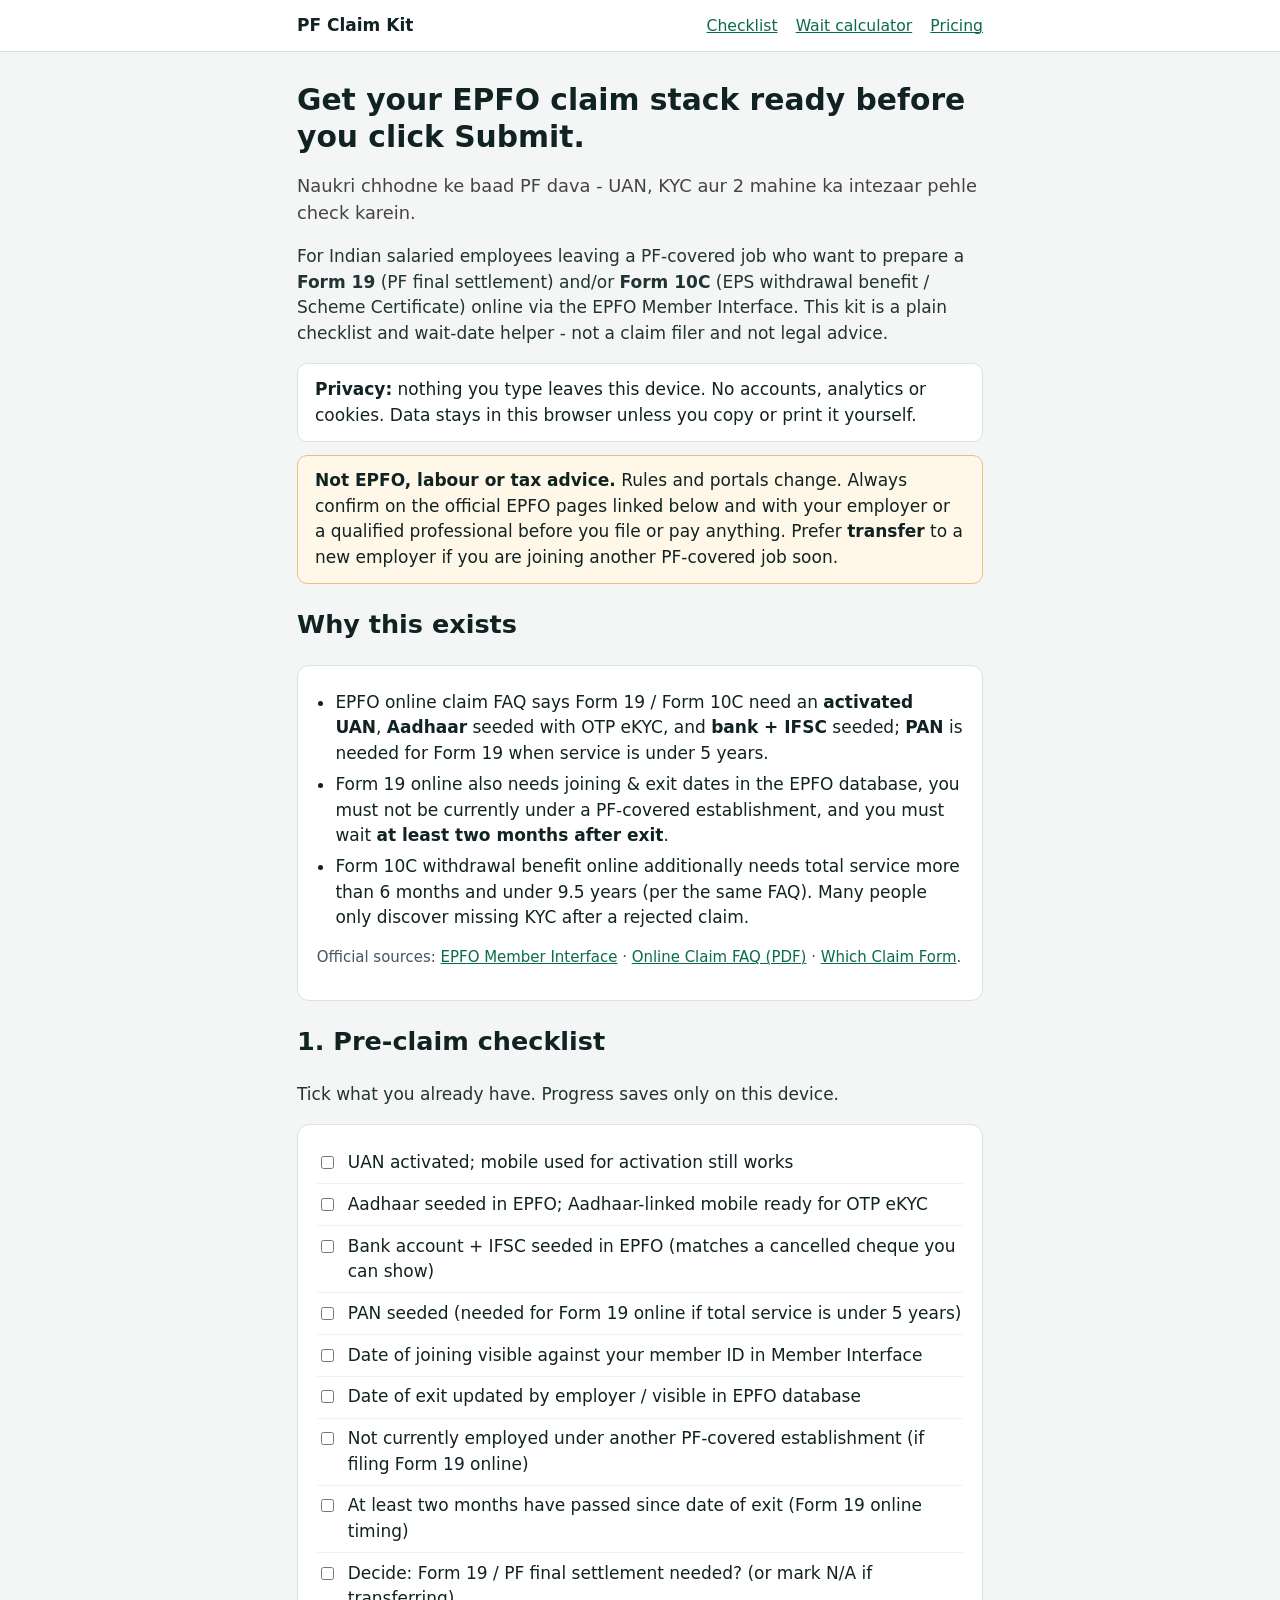
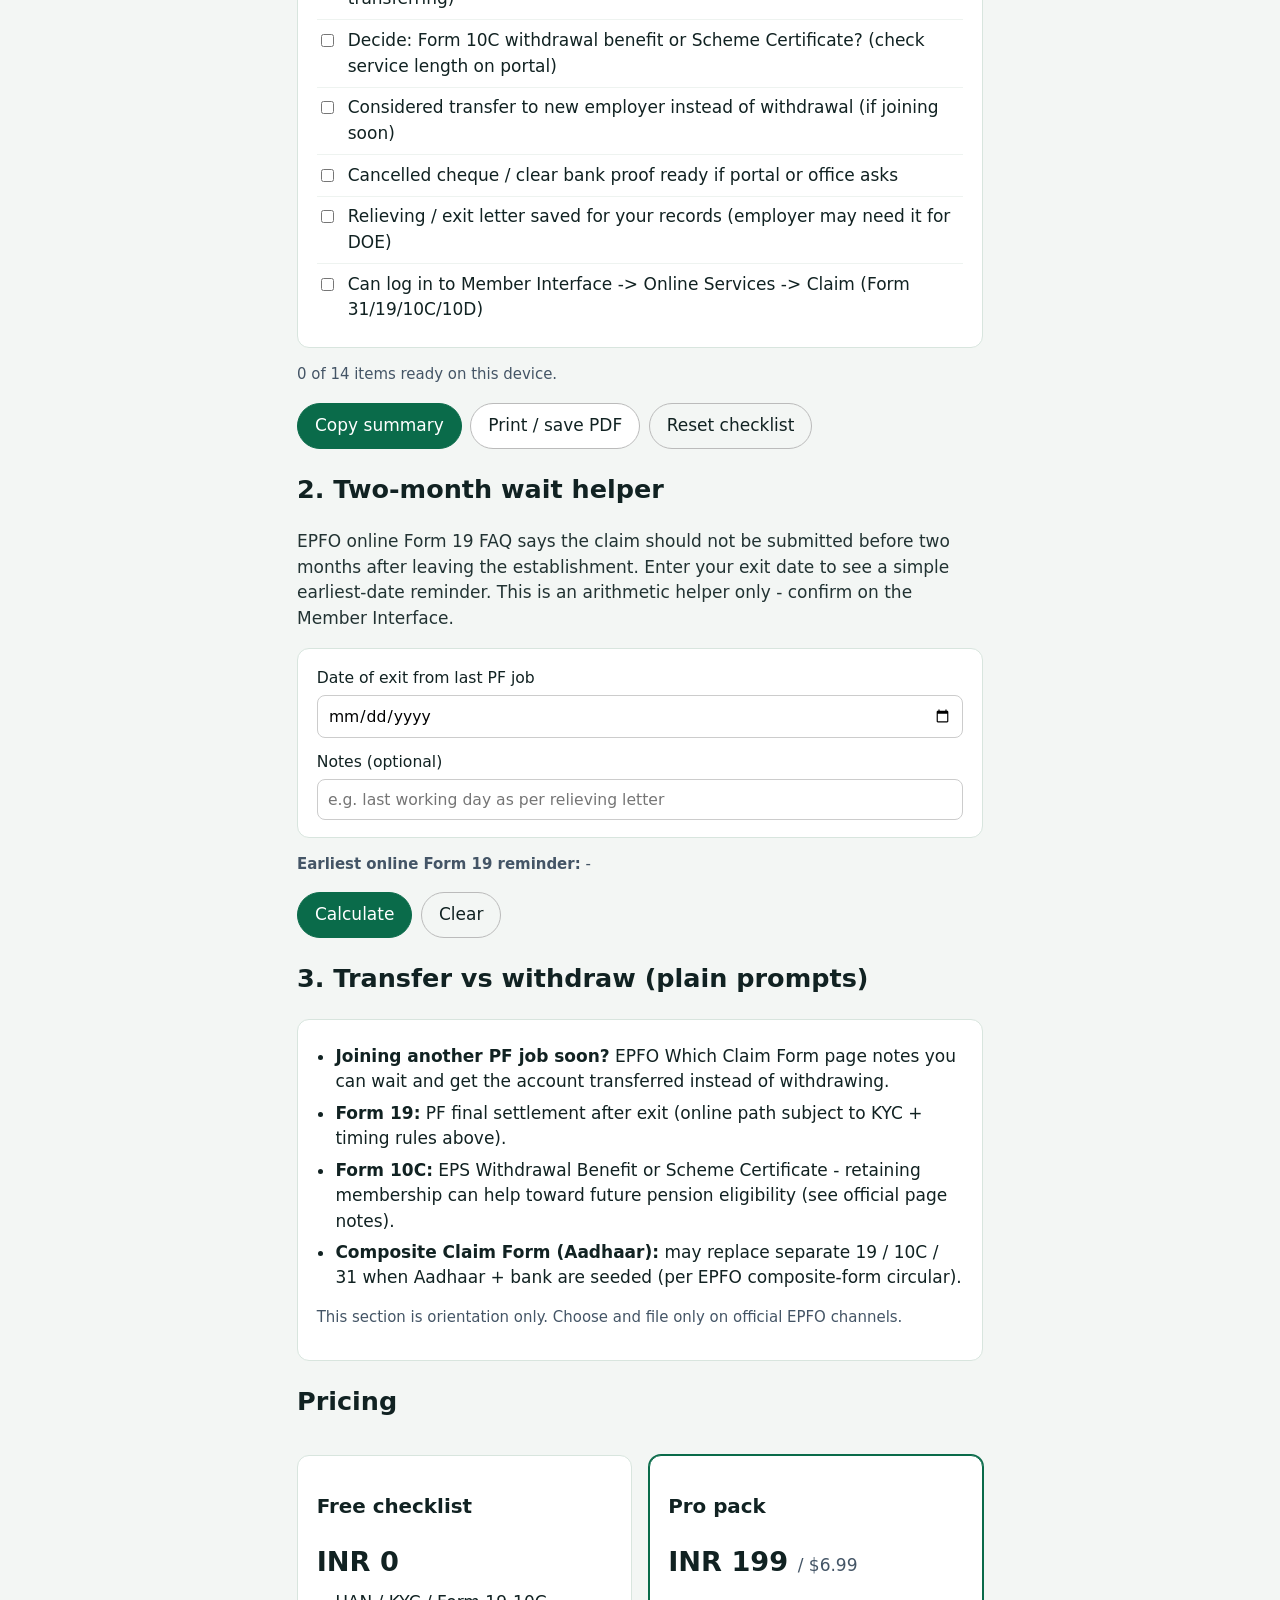
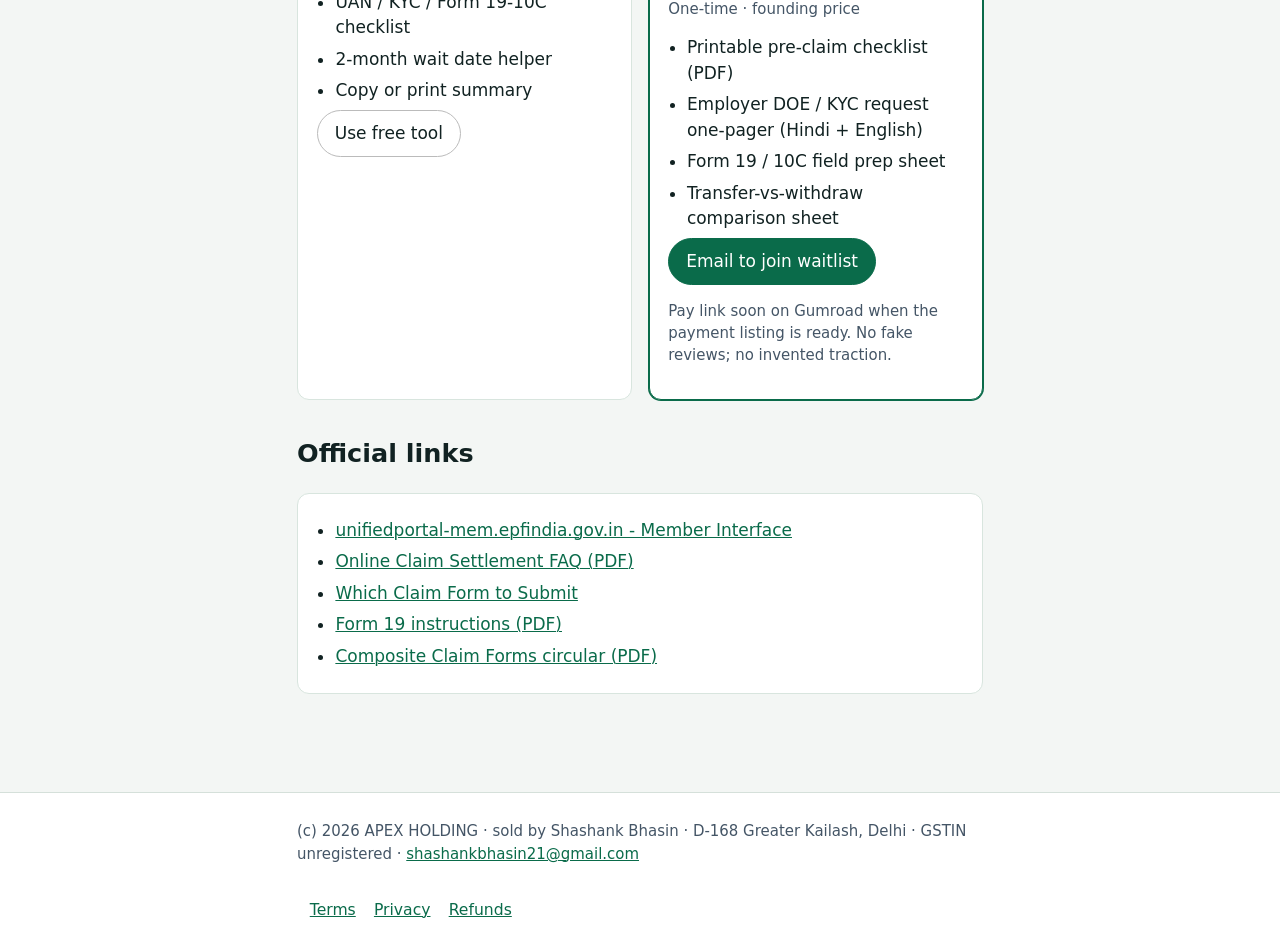
==== index.html @ 60bf0557 "Add index.html - PF Claim Kit v0" ====
<!doctype html>
<html lang="en">
<head>
<meta charset="utf-8">
<meta name="viewport" content="width=device-width,initial-scale=1">
<meta http-equiv="Content-Security-Policy" content="default-src 'self'; script-src 'self'; style-src 'self'; img-src 'self' data:; connect-src 'none'; form-action 'none'; base-uri 'none'; object-src 'none'">
<meta name="referrer" content="no-referrer">
<title>PF Claim Kit: EPFO Form 19 / 10C prep checklist for job switchers</title>
<meta name="description" content="Free client-side checklist for Indian employees preparing EPFO UAN KYC and Form 19 / Form 10C claims after leaving a job. Informational only - not EPFO advice.">
<link rel="icon" href="data:,">
<link rel="stylesheet" href="style.css">
</head>
<body>
<header class="site"><div class="wrap">
  <a class="brand" href="./">PF Claim Kit</a>
  <nav class="top" aria-label="Main">
    <a href="#checklist">Checklist</a>
    <a href="#wait">Wait calculator</a>
    <a href="#pricing">Pricing</a>
  </nav>
</div></header>

<main class="wrap">
<section class="hero">
  <h1>Get your EPFO claim stack ready before you click Submit.</h1>
  <p class="tagline-hi" lang="hi">Naukri chhodne ke baad PF dava - UAN, KYC aur 2 mahine ka intezaar pehle check karein.</p>
  <p class="lead">For Indian salaried employees leaving a PF-covered job who want to prepare a <strong>Form 19</strong> (PF final settlement) and/or <strong>Form 10C</strong> (EPS withdrawal benefit / Scheme Certificate) online via the EPFO Member Interface. This kit is a plain checklist and wait-date helper - not a claim filer and not legal advice.</p>
  <p class="note"><strong>Privacy:</strong> nothing you type leaves this device. No accounts, analytics or cookies. Data stays in this browser unless you copy or print it yourself.</p>
  <p class="note warn"><strong>Not EPFO, labour or tax advice.</strong> Rules and portals change. Always confirm on the official EPFO pages linked below and with your employer or a qualified professional before you file or pay anything. Prefer <strong>transfer</strong> to a new employer if you are joining another PF-covered job soon.</p>
</section>

<section id="why" aria-labelledby="why-h">
  <h2 id="why-h">Why this exists</h2>
  <div class="card">
    <ul class="plain">
      <li>EPFO online claim FAQ says Form 19 / Form 10C need an <strong>activated UAN</strong>, <strong>Aadhaar</strong> seeded with OTP eKYC, and <strong>bank + IFSC</strong> seeded; <strong>PAN</strong> is needed for Form 19 when service is under 5 years.</li>
      <li>Form 19 online also needs joining & exit dates in the EPFO database, you must not be currently under a PF-covered establishment, and you must wait <strong>at least two months after exit</strong>.</li>
      <li>Form 10C withdrawal benefit online additionally needs total service more than 6 months and under 9.5 years (per the same FAQ). Many people only discover missing KYC after a rejected claim.</li>
    </ul>
    <p class="small">Official sources: <a href="https://unifiedportal-mem.epfindia.gov.in/memberinterface/" rel="noopener noreferrer" target="_blank">EPFO Member Interface</a> · <a href="https://www.epfindia.gov.in/site_docs/PDFs/MiscPDFs/FAQ_OCS_050517_1017.pdf" rel="noopener noreferrer" target="_blank">Online Claim FAQ (PDF)</a> · <a href="https://www.epfindia.gov.in/site_en/WhichClaimForm.php?id=in_sm" rel="noopener noreferrer" target="_blank">Which Claim Form</a>.</p>
  </div>
</section>

<section id="checklist" aria-labelledby="check-h">
  <h2 id="check-h">1. Pre-claim checklist</h2>
  <p class="lead-sm">Tick what you already have. Progress saves only on this device.</p>
  <div class="card" id="check-list"></div>
  <p class="small" id="check-status" aria-live="polite"></p>
  <div class="actions">
    <button type="button" id="btn-export" class="btn primary">Copy summary</button>
    <button type="button" id="btn-print" class="btn">Print / save PDF</button>
    <button type="button" id="btn-reset-check" class="btn ghost">Reset checklist</button>
  </div>
</section>

<section id="wait" aria-labelledby="wait-h">
  <h2 id="wait-h">2. Two-month wait helper</h2>
  <p class="lead-sm">EPFO online Form 19 FAQ says the claim should not be submitted before two months after leaving the establishment. Enter your exit date to see a simple earliest-date reminder. This is an arithmetic helper only - confirm on the Member Interface.</p>
  <div class="card form-grid">
    <label>Date of exit from last PF job
      <input id="exit-date" type="date" autocomplete="off">
    </label>
    <label>Notes (optional)
      <input id="exit-notes" type="text" maxlength="120" placeholder="e.g. last working day as per relieving letter" autocomplete="off">
    </label>
  </div>
  <p class="small"><strong>Earliest online Form 19 reminder:</strong> <span id="wait-result">-</span></p>
  <div class="actions">
    <button type="button" id="btn-calc-wait" class="btn primary">Calculate</button>
    <button type="button" id="btn-clear-wait" class="btn ghost">Clear</button>
  </div>
</section>

<section id="decide" aria-labelledby="decide-h">
  <h2 id="decide-h">3. Transfer vs withdraw (plain prompts)</h2>
  <div class="card">
    <ul class="plain">
      <li><strong>Joining another PF job soon?</strong> EPFO Which Claim Form page notes you can wait and get the account transferred instead of withdrawing.</li>
      <li><strong>Form 19:</strong> PF final settlement after exit (online path subject to KYC + timing rules above).</li>
      <li><strong>Form 10C:</strong> EPS Withdrawal Benefit or Scheme Certificate - retaining membership can help toward future pension eligibility (see official page notes).</li>
      <li><strong>Composite Claim Form (Aadhaar):</strong> may replace separate 19 / 10C / 31 when Aadhaar + bank are seeded (per EPFO composite-form circular).</li>
    </ul>
    <p class="small">This section is orientation only. Choose and file only on official EPFO channels.</p>
  </div>
</section>

<section id="pricing" aria-labelledby="price-h">
  <h2 id="price-h">Pricing</h2>
  <div class="price-grid">
    <div class="card price">
      <h3>Free checklist</h3>
      <p class="amount">INR 0</p>
      <ul class="plain">
        <li>UAN / KYC / Form 19-10C checklist</li>
        <li>2-month wait date helper</li>
        <li>Copy or print summary</li>
      </ul>
      <a class="btn" href="#checklist">Use free tool</a>
    </div>
    <div class="card price featured">
      <h3>Pro pack</h3>
      <p class="amount">INR 199 <span class="or">/ $6.99</span></p>
      <p class="small">One-time · founding price</p>
      <ul class="plain">
        <li>Printable pre-claim checklist (PDF)</li>
        <li>Employer DOE / KYC request one-pager (Hindi + English)</li>
        <li>Form 19 / 10C field prep sheet</li>
        <li>Transfer-vs-withdraw comparison sheet</li>
      </ul>
      <a class="btn primary" id="btn-waitlist" href="mailto:shashankbhasin21@gmail.com?subject=PF%20Claim%20Kit%20Pro%20waitlist&body=I%20want%20the%20PF%20Claim%20Kit%20Pro%20pack%20(INR%20199%20%2F%20%246.99).%0A%0AName%3A%0ACity%3A%0A">Email to join waitlist</a>
      <p class="small">Pay link soon on Gumroad when the payment listing is ready. No fake reviews; no invented traction.</p>
    </div>
  </div>
</section>

<section id="sources" aria-labelledby="src-h">
  <h2 id="src-h">Official links</h2>
  <div class="card">
    <ul class="plain">
      <li><a href="https://unifiedportal-mem.epfindia.gov.in/memberinterface/" rel="noopener noreferrer" target="_blank">unifiedportal-mem.epfindia.gov.in - Member Interface</a></li>
      <li><a href="https://www.epfindia.gov.in/site_docs/PDFs/MiscPDFs/FAQ_OCS_050517_1017.pdf" rel="noopener noreferrer" target="_blank">Online Claim Settlement FAQ (PDF)</a></li>
      <li><a href="https://www.epfindia.gov.in/site_en/WhichClaimForm.php?id=in_sm" rel="noopener noreferrer" target="_blank">Which Claim Form to Submit</a></li>
      <li><a href="https://epfindia.gov.in/site_docs/PDFs/Downloads_PDFs/Form19_instructions_Eng.pdf" rel="noopener noreferrer" target="_blank">Form 19 instructions (PDF)</a></li>
      <li><a href="https://www.epfindia.gov.in/site_docs/PDFs/Circulars/Y2016-2017/Composite_Claim_Forms_31792.pdf" rel="noopener noreferrer" target="_blank">Composite Claim Forms circular (PDF)</a></li>
    </ul>
  </div>
</section>
</main>

<footer class="site"><div class="wrap">
  <p class="small">(c) 2026 APEX HOLDING · sold by Shashank Bhasin · D-168 Greater Kailash, Delhi · GSTIN unregistered · <a href="mailto:shashankbhasin21@gmail.com">shashankbhasin21@gmail.com</a></p>
  <nav class="top" aria-label="Legal">
    <a href="terms.html">Terms</a>
    <a href="privacy.html">Privacy</a>
    <a href="refund.html">Refunds</a>
  </nav>
</div></footer>
<script src="app.js"></script>
</body>
</html>
---- style.css ----
*{box-sizing:border-box}html{font-size:17px}body{margin:0;font-family:system-ui,-apple-system,Segoe UI,Roboto,Ubuntu,sans-serif;line-height:1.5;color:#122;background:#f3f6f4}
a{color:#0a6b4a;text-decoration-thickness:1px}a:hover{color:#064}
.wrap{max-width:720px;margin:0 auto;padding:0 1rem}
header.site{border-bottom:1px solid #d5e0da;background:#fff;position:sticky;top:0;z-index:2}
header.site .wrap,footer.site .wrap{display:flex;align-items:center;justify-content:space-between;gap:1rem;padding:.75rem 1rem;flex-wrap:wrap}
.brand{font-weight:700;color:#122;text-decoration:none}
nav.top a{margin-left:.75rem;font-size:.92rem}
main.wrap{padding:1.5rem 1rem 3rem}
.hero h1{font-size:1.75rem;line-height:1.25;margin:.2rem 0 .8rem}
.tagline-hi{color:#444;font-size:1.05rem}
.lead,.lead-sm{color:#233}
.note{background:#fff;border:1px solid #d8e5de;border-radius:10px;padding:.75rem 1rem;margin:.75rem 0}
.note.warn{border-color:#e6c27a;background:#fff8e8}
.card{background:#fff;border:1px solid #d8e5de;border-radius:12px;padding:1rem 1.1rem;margin:.75rem 0}
.plain{padding-left:1.1rem;margin:.4rem 0}.plain li{margin:.35rem 0}
.small{font-size:.88rem;color:#456}
.actions{display:flex;flex-wrap:wrap;gap:.5rem;margin:1rem 0}
.btn{display:inline-block;border:1px solid #bbb;background:#fff;color:#122;border-radius:999px;padding:.55rem 1rem;font:inherit;cursor:pointer;text-decoration:none}
.btn.primary{background:#0a6b4a;border-color:#0a6b4a;color:#fff}.btn.ghost{background:transparent}
.btn:focus{outline:2px solid #0a6b4a;outline-offset:2px}
.check-row{display:flex;gap:.65rem;align-items:flex-start;padding:.45rem 0;border-bottom:1px solid #eef3f0}
.check-row:last-child{border-bottom:0}
.check-row input{margin-top:.35rem}
.form-grid{display:grid;gap:.75rem}
.form-grid label{display:grid;gap:.3rem;font-size:.92rem}
input[type=text],input[type=date]{font:inherit;padding:.45rem .6rem;border:1px solid #ccc;border-radius:8px;width:100%}
.price-grid{display:grid;gap:1rem}
@media(min-width:640px){.price-grid{grid-template-columns:1fr 1fr}}
.price .amount{font-size:1.6rem;font-weight:700;margin:.2rem 0}.price .or{font-size:1rem;font-weight:500;color:#456}
.price.featured{border-color:#0a6b4a;box-shadow:0 0 0 1px #0a6b4a}
footer.site{border-top:1px solid #d5e0da;background:#fff;margin-top:2rem}
@media print{header.site nav,.actions,#pricing,#why,#decide,footer.site{display:none!important}body{background:#fff}}
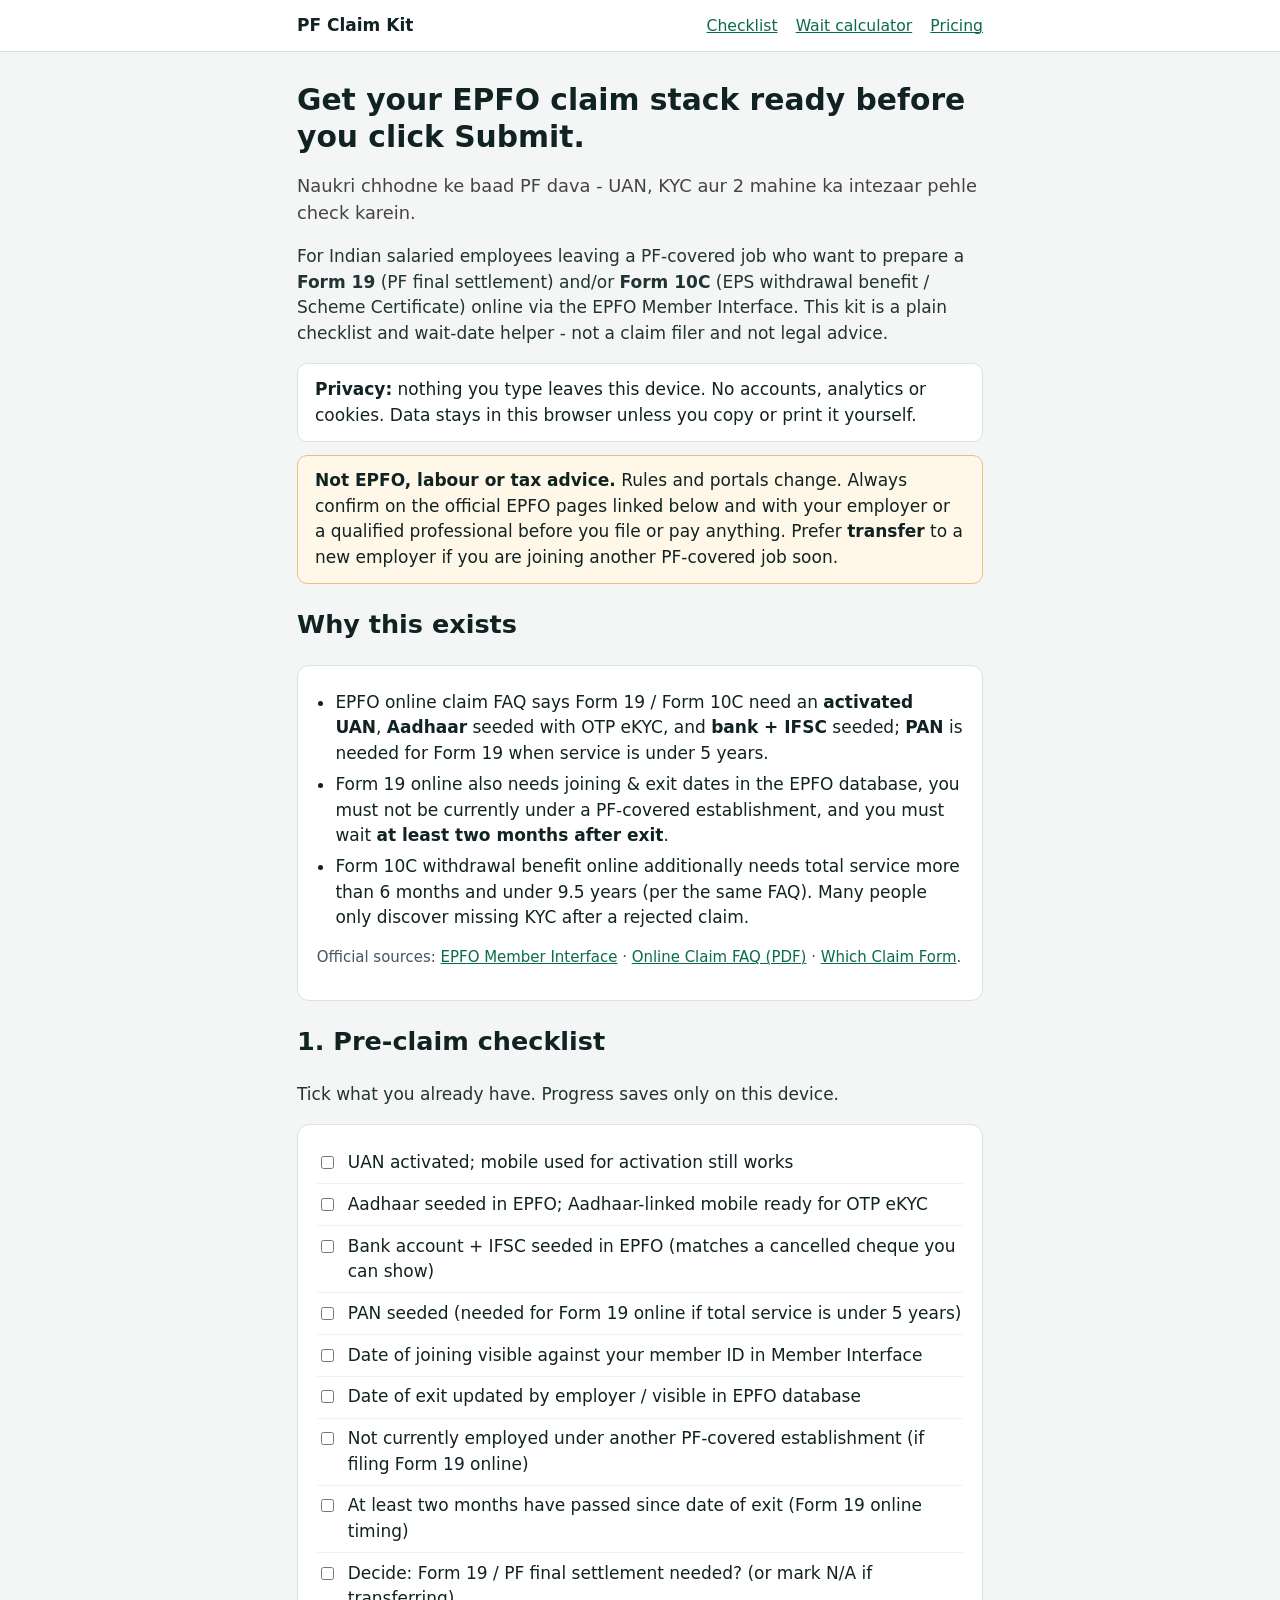
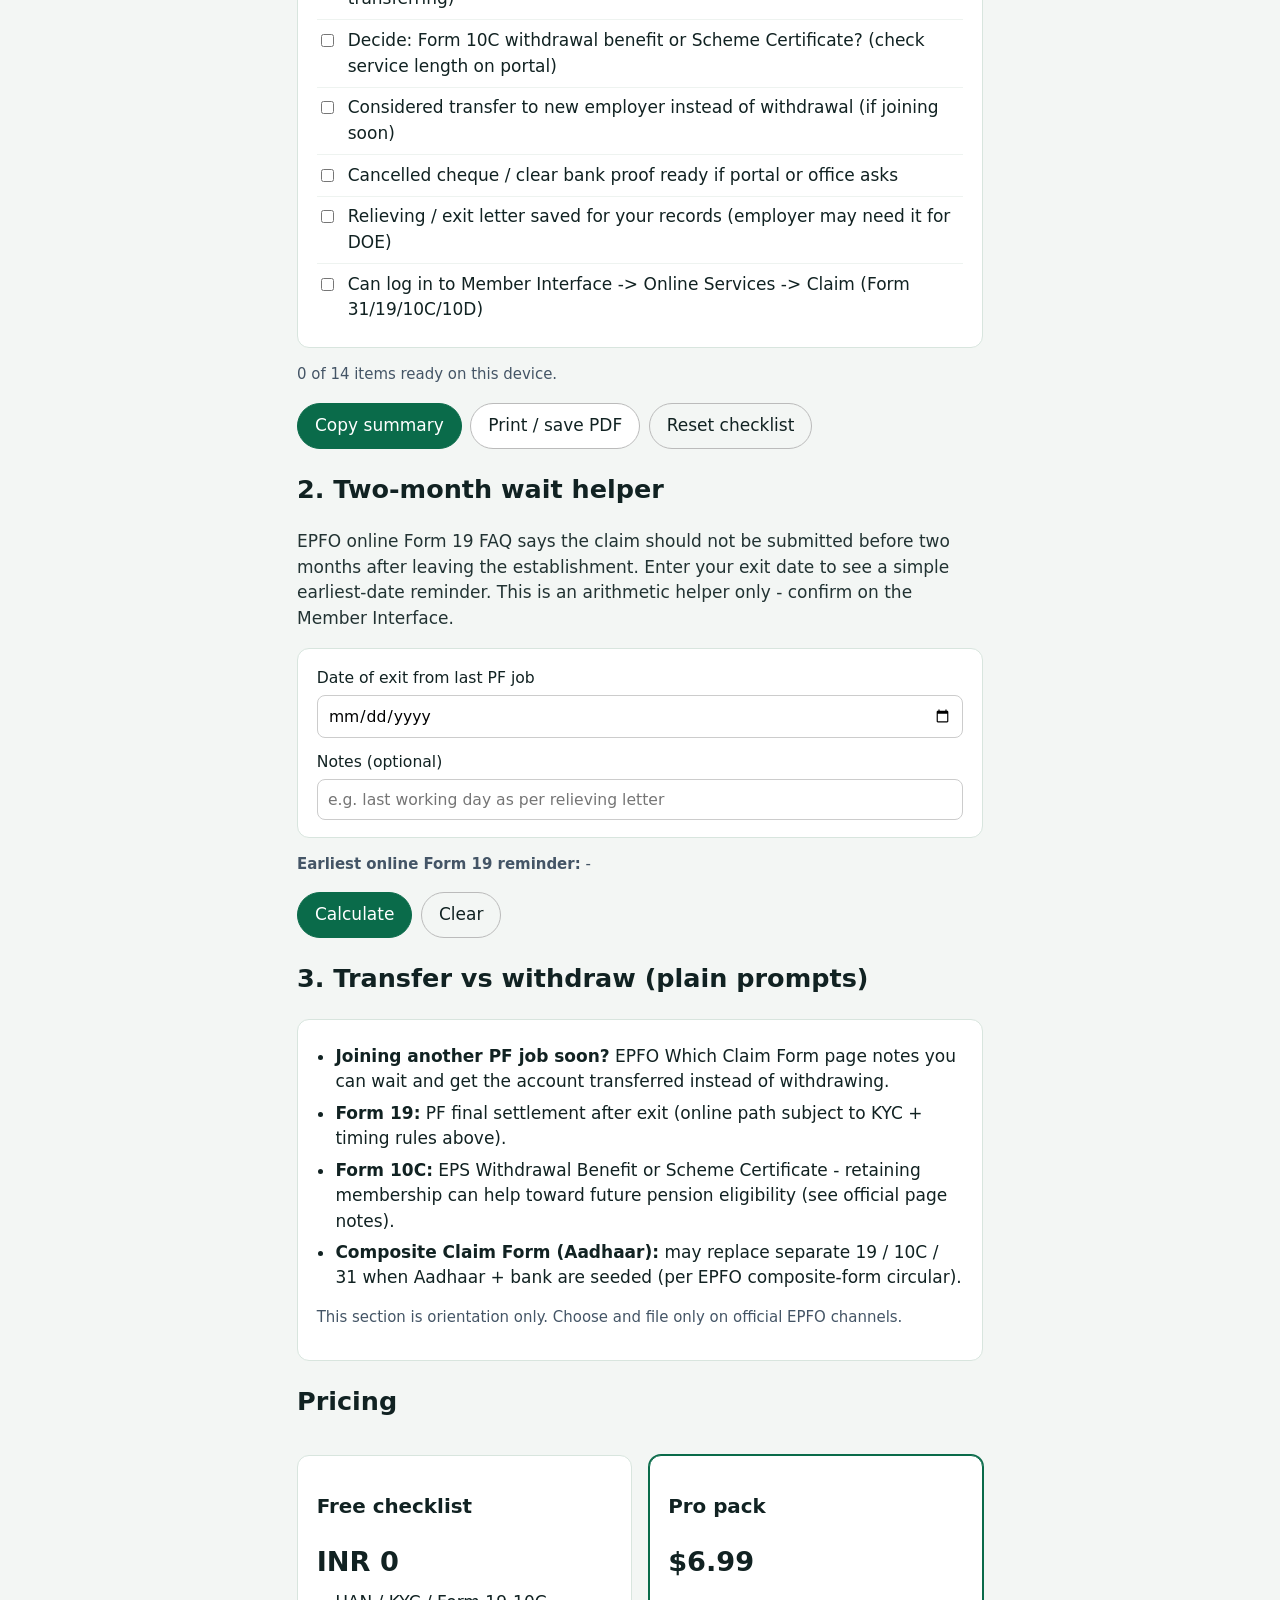
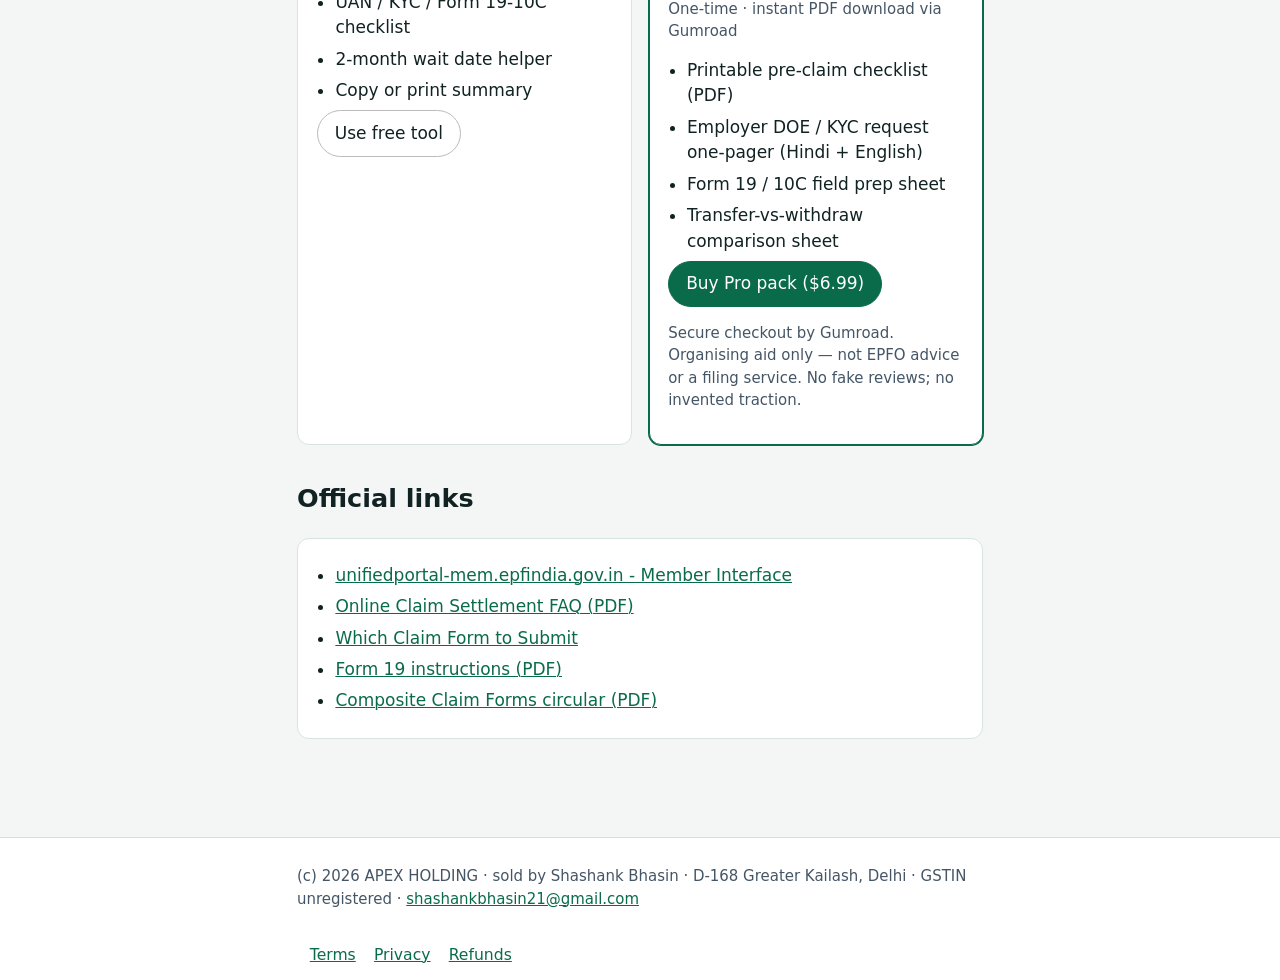
==== commit a51f2786: "Ship Pro pack buy button: $6.99 Gumroad (drop INR 199 waitlist)" ====
--- a/index.html
+++ b/index.html
@@ -99,16 +99,16 @@
     </div>
     <div class="card price featured">
       <h3>Pro pack</h3>
-      <p class="amount">INR 199 <span class="or">/ $6.99</span></p>
-      <p class="small">One-time · founding price</p>
+      <p class="amount">$6.99</p>
+      <p class="small">One-time · instant PDF download via Gumroad</p>
       <ul class="plain">
         <li>Printable pre-claim checklist (PDF)</li>
         <li>Employer DOE / KYC request one-pager (Hindi + English)</li>
         <li>Form 19 / 10C field prep sheet</li>
         <li>Transfer-vs-withdraw comparison sheet</li>
       </ul>
-      <a class="btn primary" id="btn-waitlist" href="mailto:shashankbhasin21@gmail.com?subject=PF%20Claim%20Kit%20Pro%20waitlist&body=I%20want%20the%20PF%20Claim%20Kit%20Pro%20pack%20(INR%20199%20%2F%20%246.99).%0A%0AName%3A%0ACity%3A%0A">Email to join waitlist</a>
-      <p class="small">Pay link soon on Gumroad when the payment listing is ready. No fake reviews; no invented traction.</p>
+      <a class="btn primary" id="btn-buy" href="https://bhasinshashank.gumroad.com/l/pf-claim-kit" rel="noopener noreferrer" target="_blank">Buy Pro pack ($6.99)</a>
+      <p class="small">Secure checkout by Gumroad. Organising aid only — not EPFO advice or a filing service. No fake reviews; no invented traction.</p>
     </div>
   </div>
 </section>
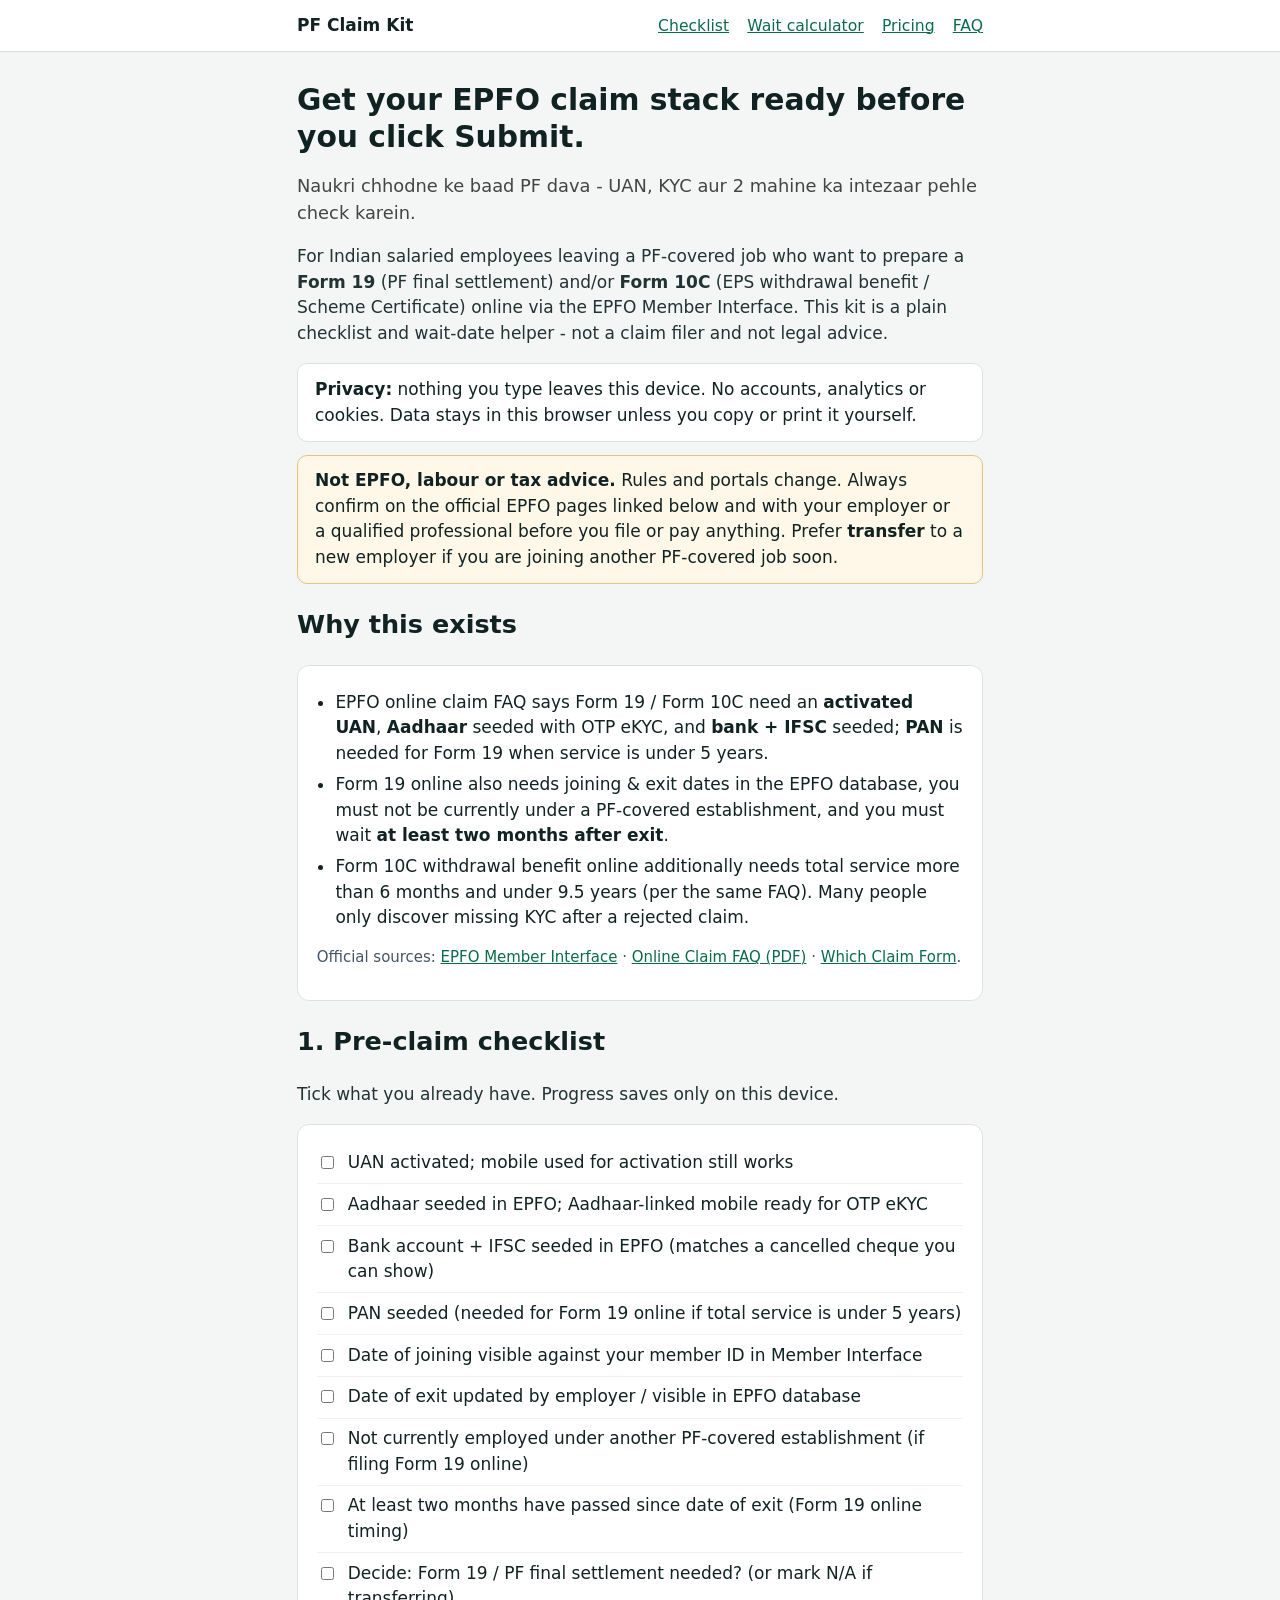
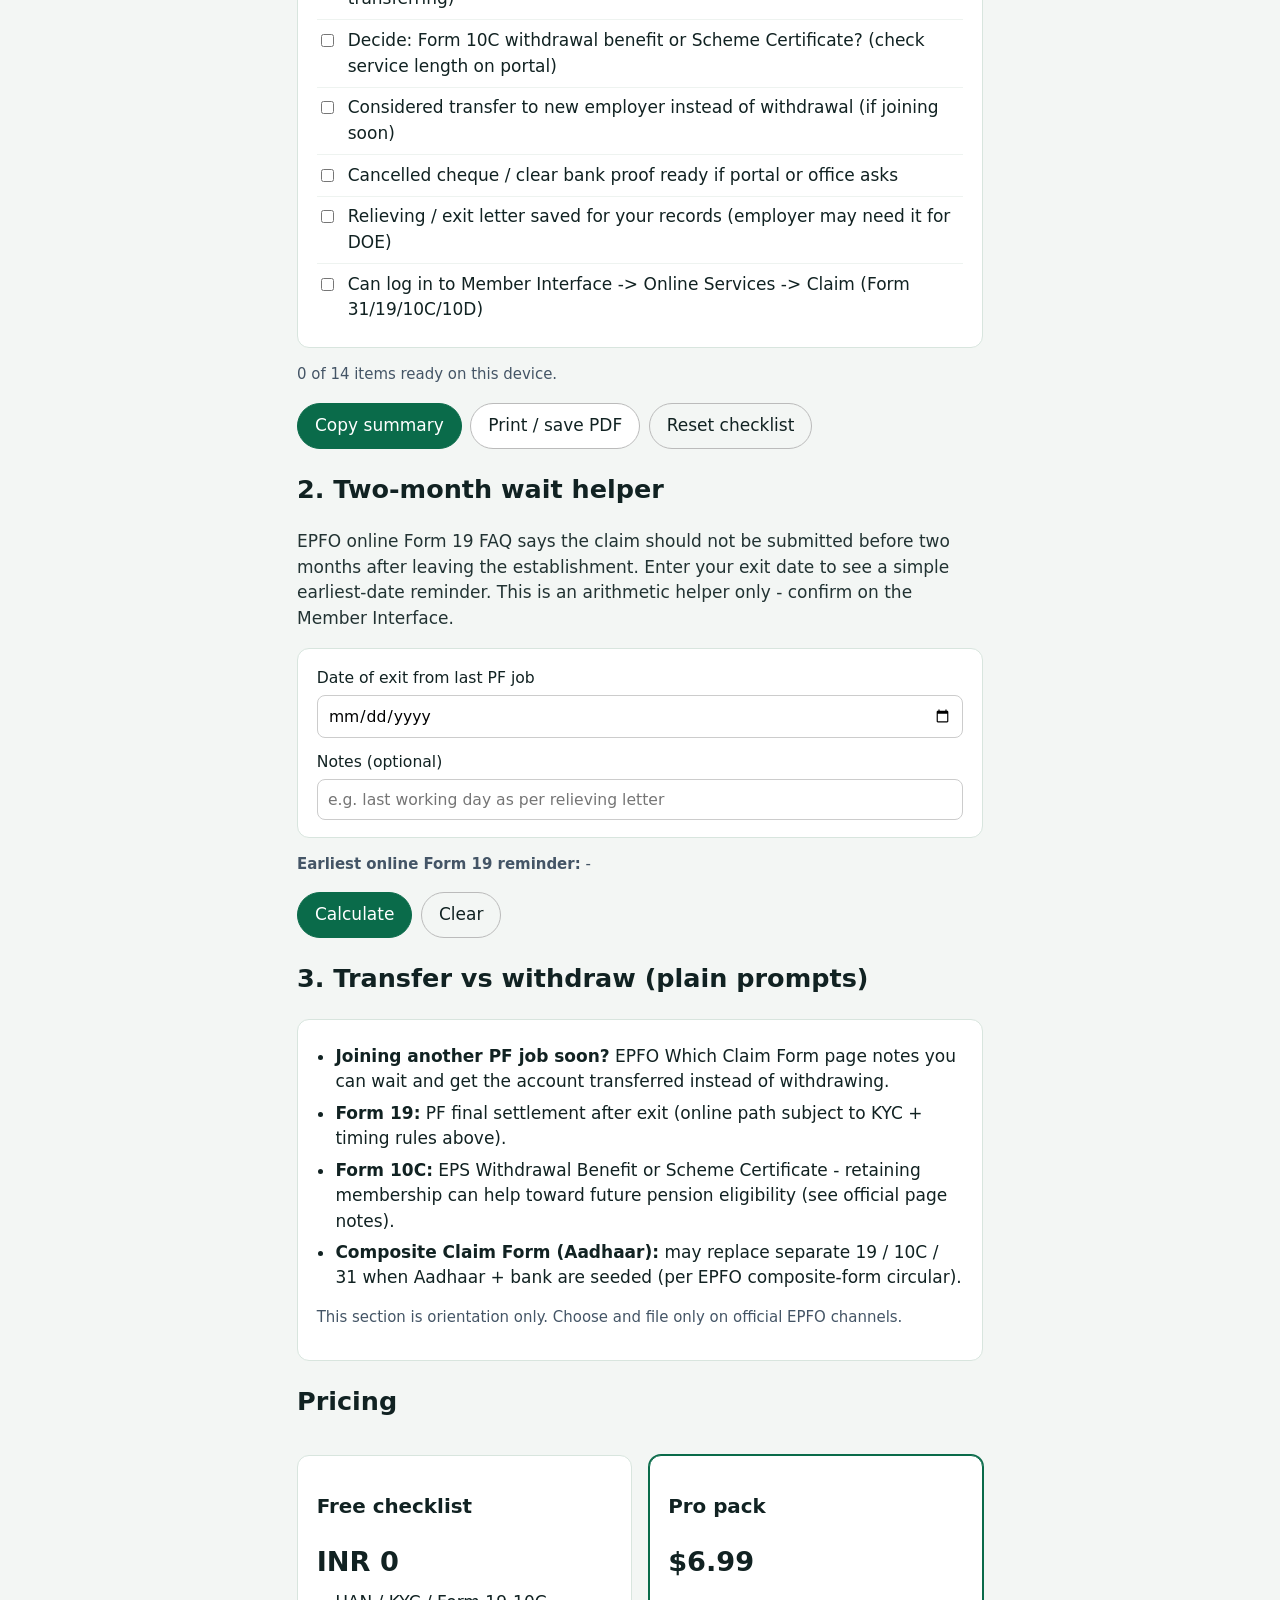
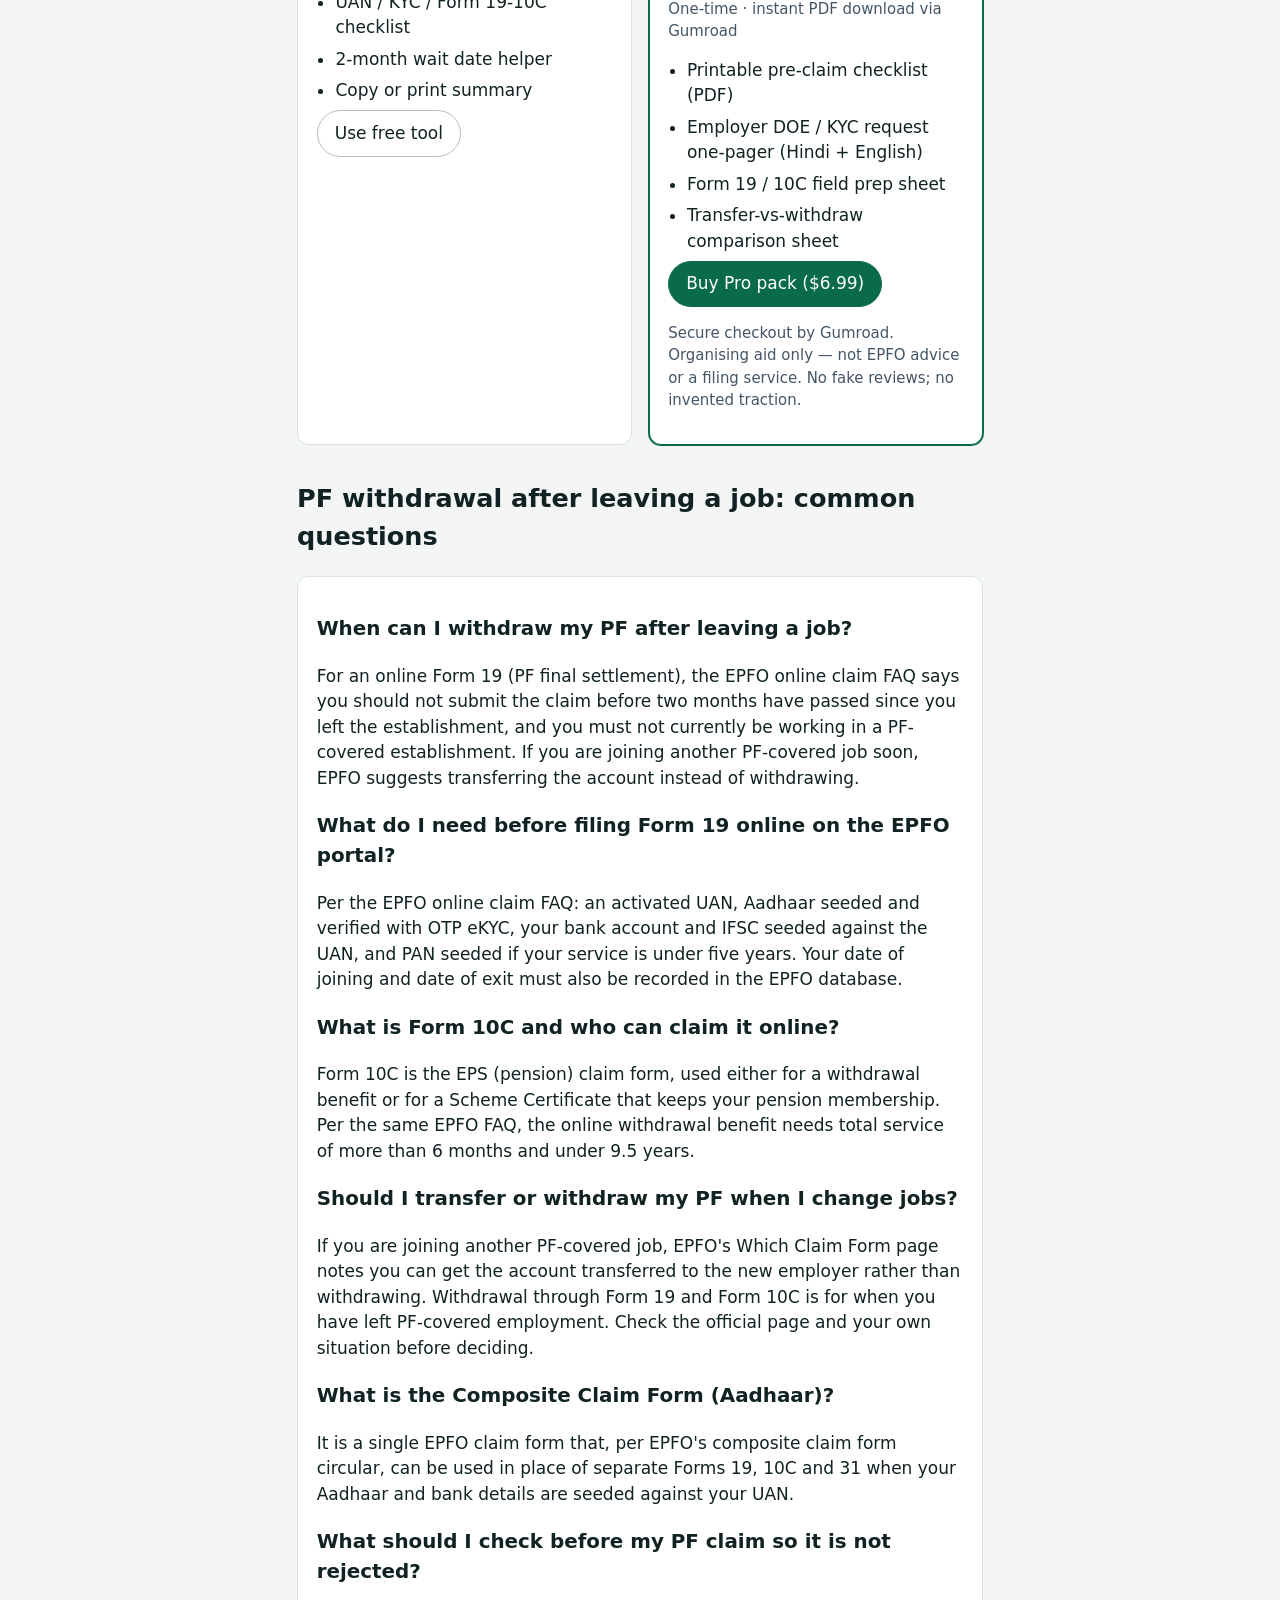
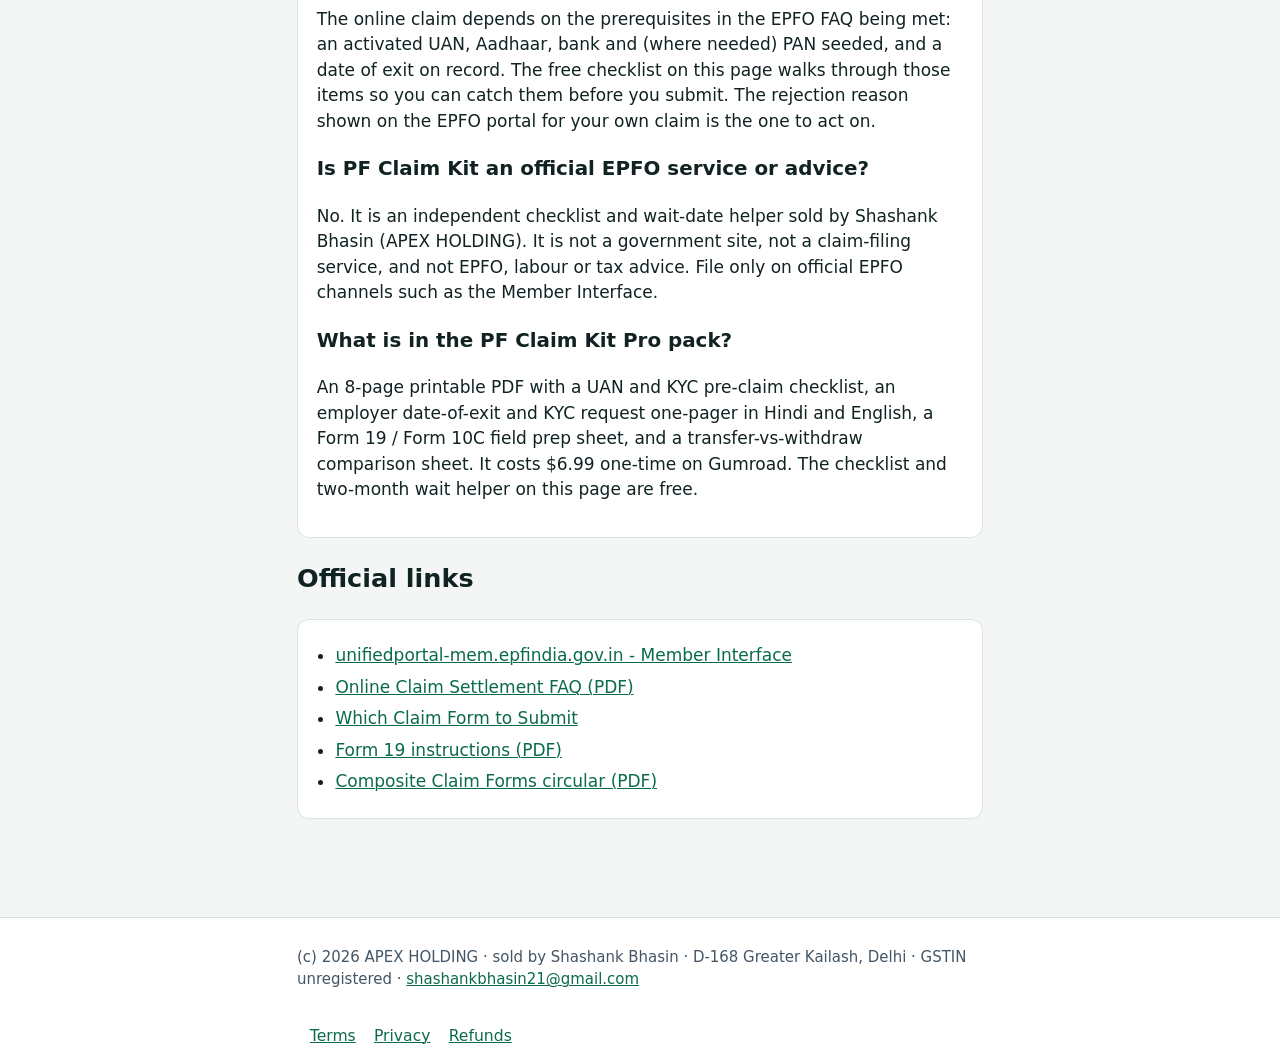
==== commit 43fe670d: "SEO: canonical, OG, visible FAQ + FAQPage/Product JSON-LD, robots.txt, sitemap.xml" ====
--- a/index.html
+++ b/index.html
@@ -5,8 +5,16 @@
 <meta name="viewport" content="width=device-width,initial-scale=1">
 <meta http-equiv="Content-Security-Policy" content="default-src 'self'; script-src 'self'; style-src 'self'; img-src 'self' data:; connect-src 'none'; form-action 'none'; base-uri 'none'; object-src 'none'">
 <meta name="referrer" content="no-referrer">
-<title>PF Claim Kit: EPFO Form 19 / 10C prep checklist for job switchers</title>
+<title>PF Claim Kit: PF withdrawal after leaving a job (Form 19 / 10C checklist)</title>
 <meta name="description" content="Free client-side checklist for Indian employees preparing EPFO UAN KYC and Form 19 / Form 10C claims after leaving a job. Informational only - not EPFO advice.">
+<link rel="canonical" href="https://shashankbhasin21-spec.github.io/pf-claim-kit/">
+<meta property="og:type" content="website">
+<meta property="og:title" content="PF Claim Kit: EPFO Form 19 / 10C pre-claim checklist">
+<meta property="og:description" content="Free checklist for PF withdrawal after leaving a job: UAN activation, Aadhaar / bank / PAN KYC, the two-month wait for online Form 19, and Form 10C basics. Informational only, not EPFO advice.">
+<meta property="og:url" content="https://shashankbhasin21-spec.github.io/pf-claim-kit/">
+<meta name="twitter:card" content="summary">
+<script type="application/ld+json">{"@context": "https://schema.org", "@type": "FAQPage", "mainEntity": [{"@type": "Question", "name": "When can I withdraw my PF after leaving a job?", "acceptedAnswer": {"@type": "Answer", "text": "For an online Form 19 (PF final settlement), the EPFO online claim FAQ says you should not submit the claim before two months have passed since you left the establishment, and you must not currently be working in a PF-covered establishment. If you are joining another PF-covered job soon, EPFO suggests transferring the account instead of withdrawing."}}, {"@type": "Question", "name": "What do I need before filing Form 19 online on the EPFO portal?", "acceptedAnswer": {"@type": "Answer", "text": "Per the EPFO online claim FAQ: an activated UAN, Aadhaar seeded and verified with OTP eKYC, your bank account and IFSC seeded against the UAN, and PAN seeded if your service is under five years. Your date of joining and date of exit must also be recorded in the EPFO database."}}, {"@type": "Question", "name": "What is Form 10C and who can claim it online?", "acceptedAnswer": {"@type": "Answer", "text": "Form 10C is the EPS (pension) claim form, used either for a withdrawal benefit or for a Scheme Certificate that keeps your pension membership. Per the same EPFO FAQ, the online withdrawal benefit needs total service of more than 6 months and under 9.5 years."}}, {"@type": "Question", "name": "Should I transfer or withdraw my PF when I change jobs?", "acceptedAnswer": {"@type": "Answer", "text": "If you are joining another PF-covered job, EPFO's Which Claim Form page notes you can get the account transferred to the new employer rather than withdrawing. Withdrawal through Form 19 and Form 10C is for when you have left PF-covered employment. Check the official page and your own situation before deciding."}}, {"@type": "Question", "name": "What is the Composite Claim Form (Aadhaar)?", "acceptedAnswer": {"@type": "Answer", "text": "It is a single EPFO claim form that, per EPFO's composite claim form circular, can be used in place of separate Forms 19, 10C and 31 when your Aadhaar and bank details are seeded against your UAN."}}, {"@type": "Question", "name": "What should I check before my PF claim so it is not rejected?", "acceptedAnswer": {"@type": "Answer", "text": "The online claim depends on the prerequisites in the EPFO FAQ being met: an activated UAN, Aadhaar, bank and (where needed) PAN seeded, and a date of exit on record. The free checklist on this page walks through those items so you can catch them before you submit. The rejection reason shown on the EPFO portal for your own claim is the one to act on."}}, {"@type": "Question", "name": "Is PF Claim Kit an official EPFO service or advice?", "acceptedAnswer": {"@type": "Answer", "text": "No. It is an independent checklist and wait-date helper sold by Shashank Bhasin (APEX HOLDING). It is not a government site, not a claim-filing service, and not EPFO, labour or tax advice. File only on official EPFO channels such as the Member Interface."}}, {"@type": "Question", "name": "What is in the PF Claim Kit Pro pack?", "acceptedAnswer": {"@type": "Answer", "text": "An 8-page printable PDF with a UAN and KYC pre-claim checklist, an employer date-of-exit and KYC request one-pager in Hindi and English, a Form 19 / Form 10C field prep sheet, and a transfer-vs-withdraw comparison sheet. It costs $6.99 one-time on Gumroad. The checklist and two-month wait helper on this page are free."}}]}</script>
+<script type="application/ld+json">{"@context": "https://schema.org", "@type": "Product", "name": "PF Claim Kit Pro pack", "description": "8-page printable EPFO Form 19 / 10C prep pack: UAN KYC checklist, employer date-of-exit request (English + Hindi), field prep sheet and transfer-vs-withdraw sheet. Informational only, not EPFO advice.", "brand": {"@type": "Brand", "name": "APEX HOLDING"}, "url": "https://shashankbhasin21-spec.github.io/pf-claim-kit/", "offers": {"@type": "Offer", "price": "6.99", "priceCurrency": "USD", "availability": "https://schema.org/InStock", "url": "https://bhasinshashank.gumroad.com/l/pf-claim-kit"}}</script>
 <link rel="icon" href="data:,">
 <link rel="stylesheet" href="style.css">
 </head>
@@ -17,6 +25,7 @@
     <a href="#checklist">Checklist</a>
     <a href="#wait">Wait calculator</a>
     <a href="#pricing">Pricing</a>
+    <a href="#faq">FAQ</a>
   </nav>
 </div></header>
 
@@ -113,6 +122,28 @@
   </div>
 </section>
 
+<section id="faq" aria-labelledby="faq-h">
+  <h2 id="faq-h">PF withdrawal after leaving a job: common questions</h2>
+  <div class="card">
+<h3>When can I withdraw my PF after leaving a job?</h3>
+<p>For an online Form 19 (PF final settlement), the EPFO online claim FAQ says you should not submit the claim before two months have passed since you left the establishment, and you must not currently be working in a PF-covered establishment. If you are joining another PF-covered job soon, EPFO suggests transferring the account instead of withdrawing.</p>
+<h3>What do I need before filing Form 19 online on the EPFO portal?</h3>
+<p>Per the EPFO online claim FAQ: an activated UAN, Aadhaar seeded and verified with OTP eKYC, your bank account and IFSC seeded against the UAN, and PAN seeded if your service is under five years. Your date of joining and date of exit must also be recorded in the EPFO database.</p>
+<h3>What is Form 10C and who can claim it online?</h3>
+<p>Form 10C is the EPS (pension) claim form, used either for a withdrawal benefit or for a Scheme Certificate that keeps your pension membership. Per the same EPFO FAQ, the online withdrawal benefit needs total service of more than 6 months and under 9.5 years.</p>
+<h3>Should I transfer or withdraw my PF when I change jobs?</h3>
+<p>If you are joining another PF-covered job, EPFO&#x27;s Which Claim Form page notes you can get the account transferred to the new employer rather than withdrawing. Withdrawal through Form 19 and Form 10C is for when you have left PF-covered employment. Check the official page and your own situation before deciding.</p>
+<h3>What is the Composite Claim Form (Aadhaar)?</h3>
+<p>It is a single EPFO claim form that, per EPFO&#x27;s composite claim form circular, can be used in place of separate Forms 19, 10C and 31 when your Aadhaar and bank details are seeded against your UAN.</p>
+<h3>What should I check before my PF claim so it is not rejected?</h3>
+<p>The online claim depends on the prerequisites in the EPFO FAQ being met: an activated UAN, Aadhaar, bank and (where needed) PAN seeded, and a date of exit on record. The free checklist on this page walks through those items so you can catch them before you submit. The rejection reason shown on the EPFO portal for your own claim is the one to act on.</p>
+<h3>Is PF Claim Kit an official EPFO service or advice?</h3>
+<p>No. It is an independent checklist and wait-date helper sold by Shashank Bhasin (APEX HOLDING). It is not a government site, not a claim-filing service, and not EPFO, labour or tax advice. File only on official EPFO channels such as the Member Interface.</p>
+<h3>What is in the PF Claim Kit Pro pack?</h3>
+<p>An 8-page printable PDF with a UAN and KYC pre-claim checklist, an employer date-of-exit and KYC request one-pager in Hindi and English, a Form 19 / Form 10C field prep sheet, and a transfer-vs-withdraw comparison sheet. It costs $6.99 one-time on Gumroad. The checklist and two-month wait helper on this page are free.</p>
+  </div>
+</section>
+
 <section id="sources" aria-labelledby="src-h">
   <h2 id="src-h">Official links</h2>
   <div class="card">
